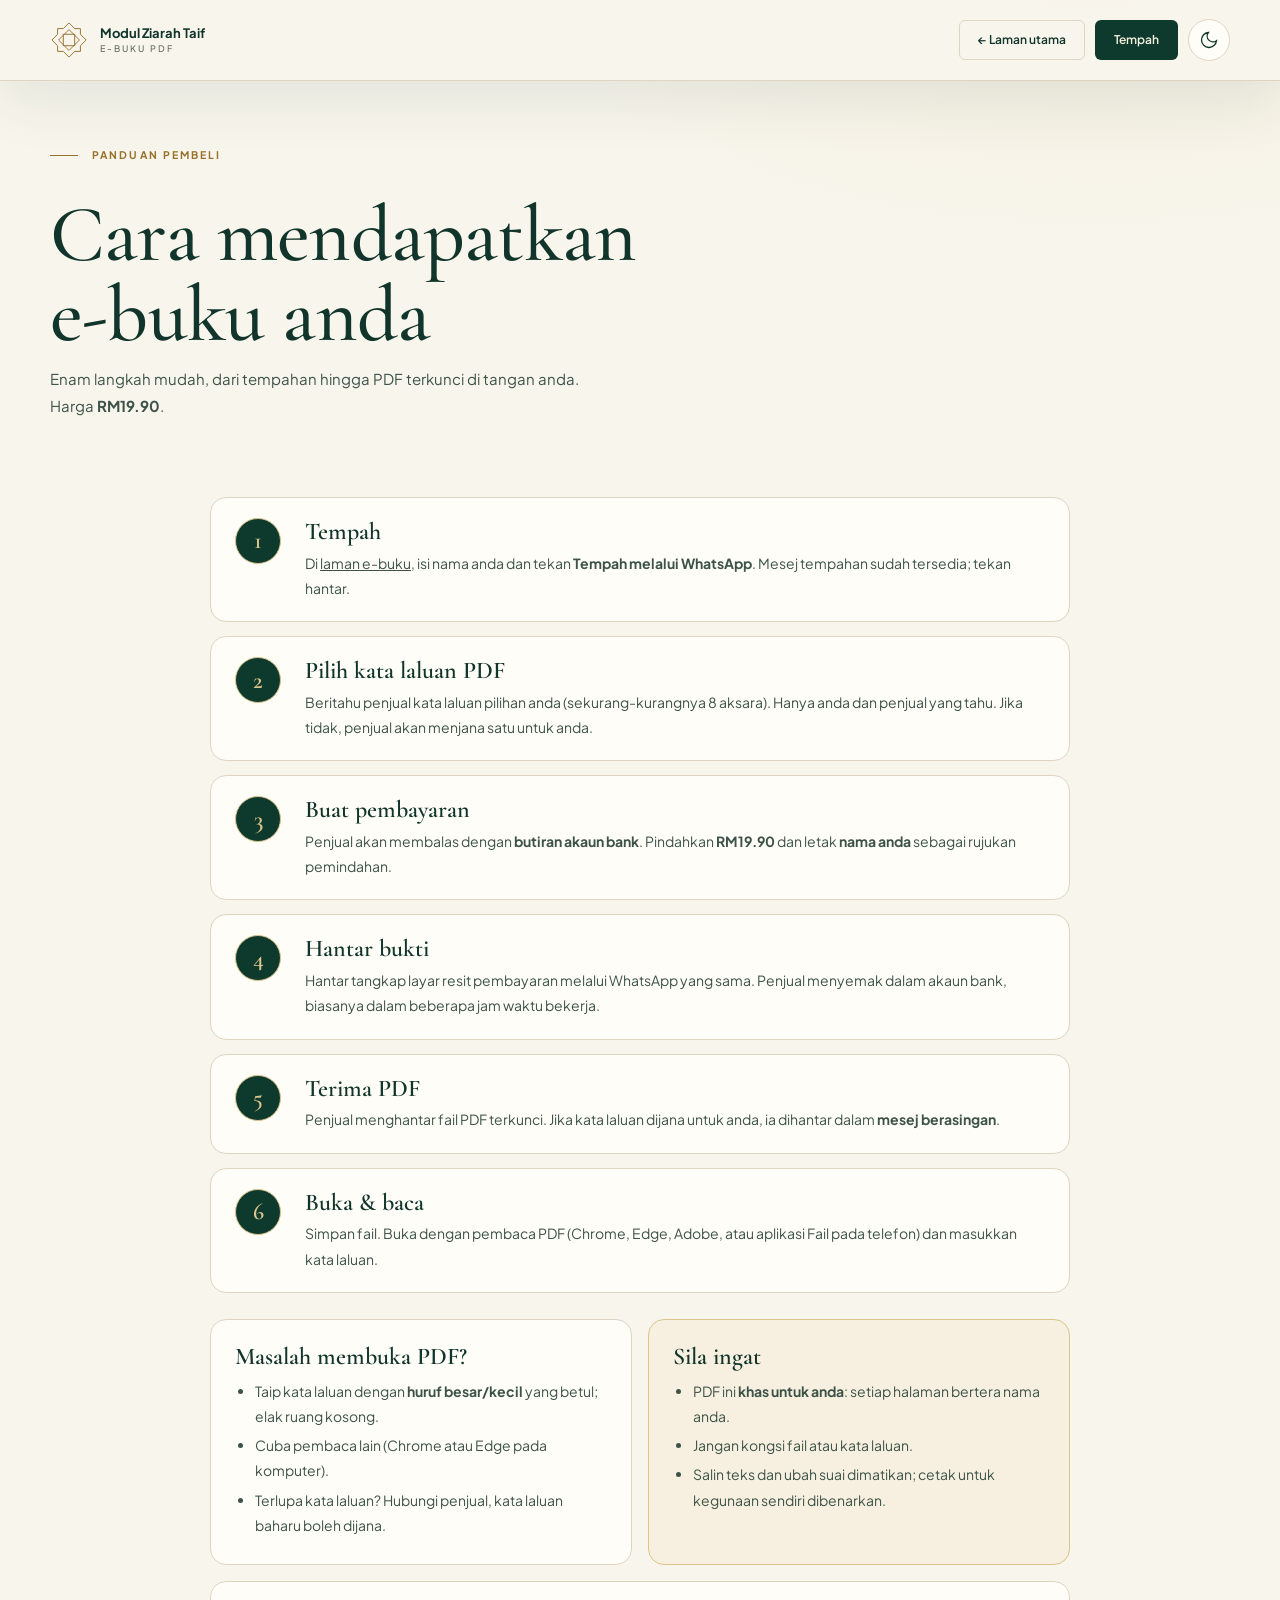
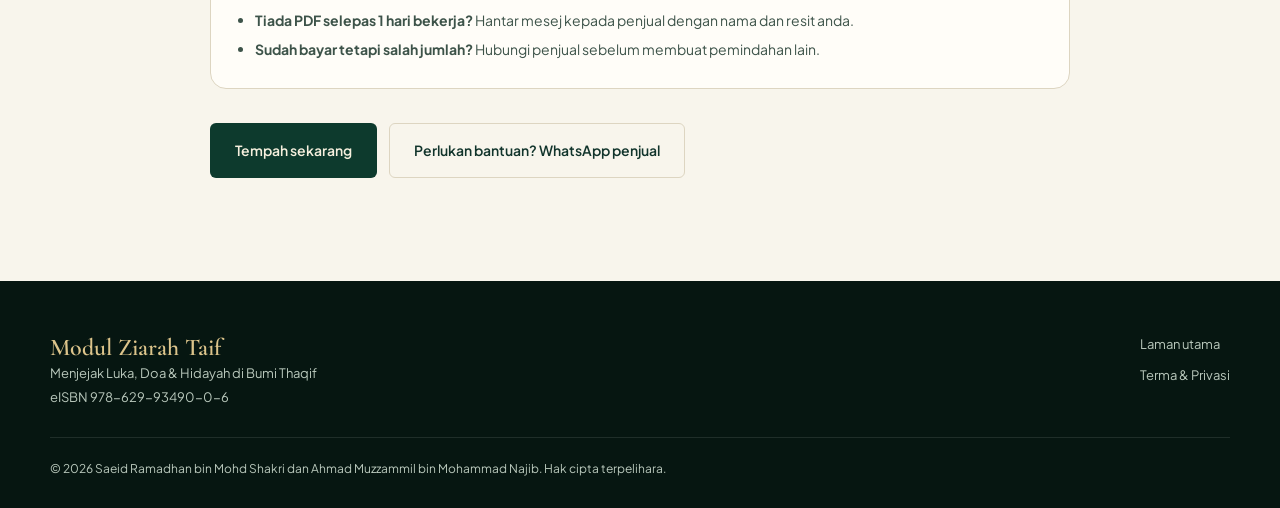
==== panduan-pembeli.html @ 139c93e8 "Add files via upload" ====
<!DOCTYPE html>
<html lang="ms" dir="ltr">
<head>
  <meta charset="UTF-8">
  <meta name="viewport" content="width=device-width, initial-scale=1.0, viewport-fit=cover">
  <title>Panduan Pembeli | Modul Ziarah Taif</title>
  <meta name="description" content="Cara membeli e-buku Modul Ziarah Taif: tempah melalui WhatsApp, bayar, hantar bukti, terima PDF terkunci dan membukanya.">
  <meta property="og:title" content="Panduan Pembeli - Modul Ziarah Taif">
  <meta property="og:image" content="og.jpg">
  <meta name="theme-color" content="#0d3a2d">
  <link rel="icon" href="data:image/svg+xml,%3Csvg xmlns='http://www.w3.org/2000/svg' viewBox='0 0 40 40'%3E%3Cpath fill='%23103f31' d='M20 0 26 6H34V14L40 20 34 26V34H26L20 40 14 34H6V26L0 20 6 14V6H14Z'/%3E%3Cpath fill='%23d4bb7e' d='M20 10 30 20 20 30 10 20Z'/%3E%3C/svg%3E">
  <link rel="preconnect" href="https://fonts.googleapis.com">
  <link rel="preconnect" href="https://fonts.gstatic.com" crossorigin>
  <link href="https://fonts.googleapis.com/css2?family=Cormorant+Garamond:ital,wght@0,500;0,600;0,700;1,500&family=Plus+Jakarta+Sans:wght@400;500;600;700&display=swap" rel="stylesheet">
  <link rel="stylesheet" href="styles.css">
  <style>
    .pg-head{padding:calc(var(--nav-height) + 56px) 0 28px;background:radial-gradient(900px 400px at 85% 0%,#dcc48b1f,transparent 60%)}
    .pg-head h1{font:500 clamp(44px,7vw,80px)/1 var(--font-heading);margin:16px 0 10px}
    .pg-head p{color:var(--text-soft);max-width:560px;margin:0}
    .gsteps{list-style:none;margin:30px 0 0;padding:0;counter-reset:g;display:grid;gap:14px}
    .gsteps li{counter-increment:g;display:grid;grid-template-columns:52px 1fr;gap:18px;align-items:start;background:var(--surface);border:1px solid var(--border);border-radius:16px;padding:20px 24px}
    .gsteps li::before{content:counter(g);width:44px;height:44px;border-radius:50%;background:var(--forest);color:var(--gold-soft);display:grid;place-items:center;font:600 24px var(--font-heading);border:1px solid var(--gold-soft)}
    .gsteps h3{font:600 24px/1.2 var(--font-heading);margin:0 0 4px}
    .gsteps p{margin:0;color:var(--text-soft);font-size:14px}
    .gnote{display:grid;grid-template-columns:1fr 1fr;gap:16px;margin-top:26px}
    .gbox{background:var(--surface);border:1px solid var(--border);border-radius:16px;padding:22px 24px}
    .gbox.warn{background:color-mix(in srgb,var(--gold-soft) 22%,var(--surface));border-color:var(--gold-soft)}
    .gbox h2{font:600 24px var(--font-heading);margin:0 0 8px}
    .gbox ul{margin:0;padding-left:20px;color:var(--text-soft);font-size:14px}.gbox li{margin:4px 0}
    .cta-row{display:flex;gap:12px;flex-wrap:wrap;margin:34px 0 0}
    @media(max-width:700px){.gnote{grid-template-columns:1fr}.gsteps li{grid-template-columns:44px 1fr;padding:16px 18px;gap:14px}}
  </style>
  <script>
    (function(){try{var t=localStorage.getItem('taif-theme');if(t==='light'||t==='dark')document.documentElement.dataset.theme=t}catch(e){}})();
  </script>
</head>
<body>
  <a class="skip-link" href="#isi">Langkau ke kandungan</a>
  <header class="site-header is-scrolled">
    <div class="container nav-wrap">
      <a class="brand" href="index.html" aria-label="Kembali ke laman utama">
        <span class="brand-mark"><svg viewBox="0 0 40 40" fill="none" aria-hidden="true"><path d="M20 2 26 8H32V14L38 20 32 26V32H26L20 38 14 32H8V26L2 20 8 14V8H14Z" stroke="currentColor"/><path d="M20 9 31 20 20 31 9 20Z M14 14H26V26H14Z" stroke="currentColor"/></svg></span>
        <span class="brand-text">Modul Ziarah Taif<small>e-Buku PDF</small></span>
      </a>
      <div class="nav-actions">
        <a class="btn btn-ghost btn-sm" href="index.html">&larr; Laman utama</a>
        <a class="btn btn-primary btn-sm" href="index.html#beli">Tempah</a>
        <button class="icon-btn" id="themeToggle" type="button" aria-label="Tukar mod gelap/cerah">
          <svg class="icon moon" viewBox="0 0 24 24" aria-hidden="true"><path d="M21 12.8A9 9 0 1 1 11.2 3a7 7 0 0 0 9.8 9.8Z"/></svg>
          <svg class="icon sun" viewBox="0 0 24 24" aria-hidden="true"><circle cx="12" cy="12" r="4"/><path d="M12 2v2M12 20v2M4.9 4.9l1.4 1.4M17.7 17.7l1.4 1.4M2 12h2M20 12h2M4.9 19.1l1.4-1.4M17.7 6.3l1.4-1.4"/></svg>
        </button>
      </div>
    </div>
  </header>

  <main id="isi">
    <section class="pg-head">
      <div class="container">
        <span class="eyebrow">Panduan pembeli</span>
        <h1>Cara mendapatkan<br>e-buku anda</h1>
        <p>Enam langkah mudah, dari tempahan hingga PDF terkunci di tangan anda. Harga <strong data-price>RM19.90</strong>.</p>
      </div>
    </section>

    <section class="section" style="padding-top:20px">
      <div class="container narrow" style="max-width:860px">
        <ol class="gsteps">
          <li><div><h3>Tempah</h3><p>Di <a href="index.html#beli" style="text-decoration:underline">laman e-buku</a>, isi nama anda dan tekan <strong>Tempah melalui WhatsApp</strong>. Mesej tempahan sudah tersedia; tekan hantar.</p></div></li>
          <li><div><h3>Pilih kata laluan PDF</h3><p>Beritahu penjual kata laluan pilihan anda (sekurang-kurangnya 8 aksara). Hanya anda dan penjual yang tahu. Jika tidak, penjual akan menjana satu untuk anda.</p></div></li>
          <li><div><h3>Buat pembayaran</h3><p>Penjual akan membalas dengan <strong>butiran akaun bank</strong>. Pindahkan <strong data-price>RM19.90</strong> dan letak <strong>nama anda</strong> sebagai rujukan pemindahan.</p></div></li>
          <li><div><h3>Hantar bukti</h3><p>Hantar tangkap layar resit pembayaran melalui WhatsApp yang sama. Penjual menyemak dalam akaun bank, biasanya dalam beberapa jam waktu bekerja.</p></div></li>
          <li><div><h3>Terima PDF</h3><p>Penjual menghantar fail PDF terkunci. Jika kata laluan dijana untuk anda, ia dihantar dalam <strong>mesej berasingan</strong>.</p></div></li>
          <li><div><h3>Buka &amp; baca</h3><p>Simpan fail. Buka dengan pembaca PDF (Chrome, Edge, Adobe, atau aplikasi Fail pada telefon) dan masukkan kata laluan.</p></div></li>
        </ol>

        <div class="gnote">
          <div class="gbox">
            <h2>Masalah membuka PDF?</h2>
            <ul>
              <li>Taip kata laluan dengan <strong>huruf besar/kecil</strong> yang betul; elak ruang kosong.</li>
              <li>Cuba pembaca lain (Chrome atau Edge pada komputer).</li>
              <li>Terlupa kata laluan? Hubungi penjual, kata laluan baharu boleh dijana.</li>
            </ul>
          </div>
          <div class="gbox warn">
            <h2>Sila ingat</h2>
            <ul>
              <li>PDF ini <strong>khas untuk anda</strong>: setiap halaman bertera nama anda.</li>
              <li>Jangan kongsi fail atau kata laluan.</li>
              <li>Salin teks dan ubah suai dimatikan; cetak untuk kegunaan sendiri dibenarkan.</li>
            </ul>
          </div>
        </div>
        <div class="gbox" style="margin-top:16px">
          <ul>
            <li><strong>Tiada PDF selepas 1 hari bekerja?</strong> Hantar mesej kepada penjual dengan nama dan resit anda.</li>
            <li><strong>Sudah bayar tetapi salah jumlah?</strong> Hubungi penjual sebelum membuat pemindahan lain.</li>
          </ul>
        </div>

        <div class="cta-row">
          <a class="btn btn-primary" href="index.html#beli">Tempah sekarang</a>
          <a class="btn btn-ghost" id="waHelp" href="#" target="_blank" rel="noopener" hidden>Perlukan bantuan? WhatsApp penjual</a>
        </div>
      </div>
    </section>
  </main>

  <footer class="site-footer">
    <div class="container foot-grid">
      <div><strong>Modul Ziarah Taif</strong><br>Menjejak Luka, Doa &amp; Hidayah di Bumi Thaqif<br>eISBN 978-629-93490-0-6</div>
      <div class="foot-links"><a href="index.html">Laman utama</a><a href="terma.html">Terma &amp; Privasi</a></div>
    </div>
    <div class="container foot-copy">&copy; 2026 Saeid Ramadhan bin Mohd Shakri dan Ahmad Muzzammil bin Mohammad Najib. Hak cipta terpelihara.</div>
  </footer>

  <script src="config.js"></script>
  <script>
    (function () {
      var S = window.SITE || {};
      document.querySelectorAll('[data-price]').forEach(function (el) { el.textContent = 'RM' + Number(S.price || 19.9).toFixed(2); });
      var wa = String(S.whatsapp || '').replace(/\D/g, ''), a = document.getElementById('waHelp');
      if (wa) { a.hidden = false; a.href = 'https://wa.me/' + wa + '?text=' + encodeURIComponent('Salam, saya ingin bertanya tentang e-buku Modul Ziarah Taif.'); }
      document.getElementById('themeToggle').addEventListener('click', function () {
        var d = document.documentElement, dark = d.dataset.theme ? d.dataset.theme === 'dark' : matchMedia('(prefers-color-scheme: dark)').matches;
        d.dataset.theme = dark ? 'light' : 'dark';
        try { localStorage.setItem('taif-theme', d.dataset.theme); } catch (e) {}
      });
    })();
  </script>
</body>
</html>
---- styles.css ----
:root{
  color-scheme:light;
  --bg:#f8f5ec;--bg-soft:#f0ebdd;--surface:#fffdf8;--surface-muted:#ebe6d6;
  --text:#11342b;--text-soft:#3d5349;--muted:#636c5d;--border:#ddd5c1;
  --teal:#1f5a45;--gold:#98712b;--gold-soft:#dcc48b;--forest:#0d3a2d;--night:#061611;--cream:#f6f0de;
  --font-heading:'Cormorant Garamond',Georgia,serif;--font-body:'Plus Jakarta Sans',system-ui,sans-serif;--font-ar:'Amiri','Traditional Arabic',serif;
  --container:min(1180px,calc(100% - 48px));--nav-height:80px;--section:clamp(64px,8vw,112px);
  --ease:cubic-bezier(.25,1,.5,1);--shadow:0 18px 60px #173c3318;
  --pattern:url("data:image/svg+xml,%3Csvg xmlns='http://www.w3.org/2000/svg' width='64' height='64' viewBox='0 0 64 64' fill='none' stroke='%23dcc48b' stroke-opacity='.28' stroke-width='1'%3E%3Cpath d='M32 4 38 12H48V22L58 32 48 42V52H38L32 60 26 52H16V42L6 32 16 22V12H26Z'/%3E%3Cpath d='M32 14 50 32 32 50 14 32Z'/%3E%3C/svg%3E");
}
@media (prefers-color-scheme:dark){:root:not([data-theme='light']){color-scheme:dark;--bg:#0a1612;--bg-soft:#0f1f19;--surface:#13261f;--surface-muted:#1a3129;--text:#f3eee0;--text-soft:#c4cfc0;--muted:#a5b5a3;--border:#2b4237;--teal:#a9d3b6;--gold:#dcc48b;}}
html[data-theme='dark']{color-scheme:dark;--bg:#0a1612;--bg-soft:#0f1f19;--surface:#13261f;--surface-muted:#1a3129;--text:#f3eee0;--text-soft:#c4cfc0;--muted:#a5b5a3;--border:#2b4237;--teal:#a9d3b6;--gold:#dcc48b}
*{box-sizing:border-box}
html{scroll-behavior:smooth;scroll-padding-top:calc(var(--nav-height) + 20px)}
body{margin:0;background:var(--bg);color:var(--text);font:15px/1.8 var(--font-body);-webkit-font-smoothing:antialiased}
body.menu-open{overflow:hidden}
::selection{background:var(--forest);color:var(--cream)}
a{color:inherit;text-decoration:none}button,input{font:inherit}button{cursor:pointer}
img,svg{display:block;max-width:100%}
svg.icon{width:20px;height:20px;fill:none;stroke:currentColor;stroke-width:1.6}
:focus-visible{outline:3px solid var(--gold);outline-offset:4px}
[hidden]{display:none!important}
.container{width:var(--container);margin-inline:auto}
.skip-link{position:fixed;top:12px;left:12px;z-index:300;padding:12px 20px;background:var(--text);color:var(--bg);transform:translateY(-160%)}
.skip-link:focus{transform:none}

/* ---------- intro ---------- */
.intro{display:none}
.has-intro .intro{position:fixed;inset:0;z-index:400;display:grid;place-content:center;justify-items:center;gap:10px;background:radial-gradient(900px 600px at 50% 40%,#17563f,#0a2a20 70%);color:var(--gold-soft);transition:opacity .8s var(--ease),visibility .8s}
.has-intro .intro.is-done{opacity:0;visibility:hidden}
.intro-star{width:120px;height:120px;color:var(--gold-soft);animation:spin 9s linear infinite,pop 1.2s var(--ease) both}
.intro-ar{font:700 64px/1.2 var(--font-ar);color:#f6e7bd;animation:rise 1s .3s var(--ease) both}
.intro-name{font:600 22px var(--font-heading);letter-spacing:.3em;text-transform:uppercase;color:var(--gold-soft);animation:rise 1s .6s var(--ease) both}
.intro-skip{position:absolute;right:24px;bottom:24px;background:transparent;border:1px solid #dcc48b66;color:var(--gold-soft);border-radius:99px;padding:8px 18px;font-size:13px}
@keyframes spin{to{transform:rotate(360deg)}}@keyframes pop{from{opacity:0;transform:scale(.6)}}@keyframes rise{from{opacity:0;transform:translateY(16px)}}

/* ---------- header ---------- */
.site-header{position:fixed;inset:0 0 auto;z-index:100;background:color-mix(in srgb,var(--bg) 94%,transparent);backdrop-filter:blur(10px);border-bottom:1px solid var(--border);transition:box-shadow .3s}
.site-header.is-scrolled{box-shadow:var(--shadow)}
.reading-progress{position:absolute;bottom:-1px;height:2px;width:100%;background:var(--gold);transform:scaleX(0);transform-origin:left}
.nav-wrap{height:var(--nav-height);display:flex;align-items:center;justify-content:space-between;gap:20px}
.brand{display:flex;align-items:center;gap:12px;min-width:0}
.brand-mark{width:38px;height:38px;flex-shrink:0;color:var(--gold)}
.brand-text{font-size:13px;font-weight:700;line-height:1.35}
.brand-text small{display:block;font-size:9px;letter-spacing:.22em;font-weight:500;color:var(--muted);text-transform:uppercase}
.nav-actions{display:flex;align-items:center;gap:10px}
.nav-links{display:flex;align-items:center;gap:6px;list-style:none;margin:0;padding:0}
.nav-link{display:block;padding:8px 12px;font-size:13px;font-weight:500;color:var(--text-soft);position:relative}
.nav-link:hover{color:var(--text)}
.nav-link.is-active{color:var(--text);font-weight:600}
.nav-link.is-active::after{content:"";position:absolute;left:12px;right:12px;bottom:2px;height:1px;background:var(--gold)}
.icon-btn{width:42px;height:42px;border-radius:50%;border:1px solid var(--border);background:var(--surface);color:var(--text);display:grid;place-items:center}
.icon-btn .sun{display:none}
html[data-theme='dark'] .icon-btn .sun{display:block}html[data-theme='dark'] .icon-btn .moon{display:none}
@media (prefers-color-scheme:dark){html:not([data-theme='light']) .icon-btn .sun{display:block}html:not([data-theme='light']) .icon-btn .moon{display:none}}
.menu-btn{display:none}

/* ---------- buttons ---------- */
.btn{display:inline-flex;align-items:center;justify-content:center;gap:10px;border-radius:6px;padding:14px 24px;font-weight:600;font-size:14px;border:1px solid transparent;transition:transform .25s var(--ease),box-shadow .25s,background .2s}
.btn:hover{transform:translateY(-2px)}
.btn-primary{background:var(--forest);color:var(--cream)}
.btn-primary:hover{box-shadow:0 12px 30px #0d3a2d44}
.btn-ghost{background:transparent;border-color:var(--border);color:var(--text)}
.btn-gold{background:linear-gradient(180deg,#f2dfa6,#dcc48b);color:#0d3a2d;box-shadow:0 10px 26px #dcc48b44}
.btn-sm{padding:8px 18px;font-size:12px}.btn-block{width:100%;margin-top:12px}
.price-pill{background:#ffffff1f;border:1px solid #ffffff33;border-radius:99px;padding:2px 10px;font-size:12px}

/* ---------- hero ---------- */
.hero{padding-top:var(--nav-height);background:radial-gradient(900px 500px at 85% 10%,#dcc48b1f,transparent 60%)}
.hero-grid{display:grid;grid-template-columns:1.05fr .95fr;gap:56px;align-items:center;padding-block:clamp(40px,6vw,88px)}
.badge{display:inline-flex;align-items:center;gap:10px;border:1px solid var(--border);background:var(--surface);border-radius:99px;padding:7px 16px;font-size:10.5px;letter-spacing:.16em;text-transform:uppercase;color:var(--teal);font-weight:600}
.badge i{width:8px;height:8px;border-radius:50%;background:var(--forest);box-shadow:0 0 0 4px #1f5a4522}
h1{font:500 clamp(54px,8vw,104px)/.95 var(--font-heading);margin:26px 0 14px;letter-spacing:-.01em}
.hero-sub{font:italic 500 clamp(22px,2.6vw,30px)/1.3 var(--font-heading);color:var(--gold);margin:0 0 20px}
.hero-role{font-size:14px;color:var(--teal);margin:0 0 14px}.hero-role .dot{color:var(--gold);margin:0 6px}
.hero-lead{max-width:520px;color:var(--text-soft);margin:0 0 30px}
.hero-actions{display:flex;flex-wrap:wrap;gap:12px}
.hero-foot{display:flex;justify-content:space-between;color:var(--muted);font-size:11px;letter-spacing:.14em;text-transform:uppercase;padding-bottom:32px;border-bottom:1px solid var(--border)}
.hero-card{background:var(--surface);border:1px solid var(--border);border-radius:280px 280px 28px 28px;padding:22px;box-shadow:var(--shadow);max-width:520px;justify-self:end;width:100%}
.arch{position:relative;border-radius:260px 260px 18px 18px;overflow:hidden;background:radial-gradient(circle at 50% 0%,#17563f,#0d3a2d 70%),var(--forest);background-blend-mode:normal;padding:34px 34px 44px}
.arch::before{content:"";position:absolute;inset:0;background:var(--pattern);opacity:1;mix-blend-mode:screen}
.arch-art{position:relative;display:grid;place-items:center}
.arch-frame{border-radius:200px 200px 12px 12px;border:3px solid var(--gold-soft);padding:8px;background:#0a2a20;box-shadow:0 24px 50px #00000055;width:min(320px,100%)}
.arch-frame img{border-radius:190px 190px 6px 6px;width:100%;height:auto}
.arch-tag{position:absolute;left:50%;bottom:14px;transform:translateX(-50%);background:#0d3a2dd9;border:1px solid var(--gold-soft);border-radius:10px;padding:2px 22px;color:#f6e7bd;font:700 22px/1.5 var(--font-ar)}
.facts{margin:20px 6px 6px;font-size:12.5px}
.facts div{display:grid;grid-template-columns:90px 1fr;gap:12px;padding:9px 0;border-top:1px solid var(--border)}
.facts dt{color:var(--muted)}.facts dd{margin:0;font-weight:600;color:var(--text)}

/* ---------- stats ---------- */
.stats-grid{display:grid;grid-template-columns:repeat(4,1fr);gap:0;padding-block:44px}
.stat{padding:0 24px;border-left:1px solid var(--border);background:var(--pattern) right center/92px no-repeat}
.stat:first-child{border-left:0;padding-left:0}
.stat b{display:block;font:600 clamp(32px,4vw,46px)/1.1 var(--font-heading)}
.stat span{font-size:10.5px;letter-spacing:.12em;text-transform:uppercase;color:var(--muted)}

/* ---------- sections ---------- */
.section{padding-block:var(--section)}
.section-soft{background:var(--bg-soft)}
.eyebrow{display:inline-flex;align-items:center;gap:14px;font-size:10.5px;letter-spacing:.2em;text-transform:uppercase;color:var(--gold);font-weight:700;margin-bottom:14px}
.eyebrow::before{content:"";width:28px;height:1px;background:currentColor}
.eyebrow.light{color:var(--gold-soft)}
.title{font:500 clamp(38px,5vw,60px)/1.05 var(--font-heading);margin:0 0 24px;max-width:14em}
.title.light{color:var(--cream)}
.lede{color:var(--muted);margin:-8px 0 28px}
.narrow{max-width:820px}
.about-grid{display:grid;grid-template-columns:.85fr 1.15fr;gap:56px;align-items:center}
.quote-card{background:var(--forest);color:var(--cream);border-radius:90px 20px 20px 20px;padding:44px;position:relative;overflow:hidden;min-height:260px;display:flex;flex-direction:column;justify-content:flex-end}
.quote-card::before{content:"";position:absolute;inset:0;background:var(--pattern);opacity:.9}
.quote-card p{position:relative;font:500 clamp(28px,3.2vw,38px)/1.2 var(--font-heading);margin:0}
.quote-card .eyebrow{position:relative}
.chips{display:flex;flex-wrap:wrap;gap:8px;margin-top:20px}
.chips span{border:1px solid var(--border);border-radius:99px;padding:5px 14px;font-size:12px;color:var(--teal);background:var(--surface)}

.chapters{list-style:none;margin:36px 0 0;padding:0;display:grid;gap:14px;position:relative}
.chapters li{display:grid;grid-template-columns:64px 1fr auto;align-items:center;gap:20px;background:var(--surface);border:1px solid var(--border);border-radius:16px;padding:20px 26px;transition:transform .3s var(--ease),box-shadow .3s}
.chapters li:hover{transform:translateX(6px);box-shadow:var(--shadow)}
.ch-no{font:600 34px/1 var(--font-heading);color:var(--gold)}
.chapters h3{font:600 22px/1.25 var(--font-heading);margin:0 0 2px}
.chapters p{margin:0;font-size:13px;color:var(--muted)}
.ch-page{font-size:11px;letter-spacing:.08em;border:1px solid var(--gold-soft);border-radius:99px;padding:3px 12px;color:var(--gold);white-space:nowrap}

.cards{display:grid;grid-template-columns:repeat(4,1fr);gap:18px;margin-top:34px}
.cards.three{grid-template-columns:repeat(3,1fr)}
.card{background:var(--surface);border:1px solid var(--border);border-radius:18px;padding:30px 26px;position:relative;overflow:hidden;transition:transform .3s var(--ease)}
.card:hover{transform:translateY(-4px)}
.card::after{content:"";position:absolute;right:-30px;bottom:-30px;width:130px;height:130px;background:var(--pattern);background-size:64px;opacity:.7}
.card-dark{background:linear-gradient(160deg,#17563f,#0d3a2d);color:var(--cream);border-color:#1f5a45}
.card.card-dark p{color:#d6e3d6}.card.card-dark h3{color:var(--cream)}.card.card-dark .card-no{color:var(--gold-soft)}
.card-no{font:600 16px var(--font-heading);color:var(--gold);letter-spacing:.1em}
.card h3{font:600 26px/1.15 var(--font-heading);margin:34px 0 8px}
.cards.three h3{margin-top:0}
.card p{margin:0;color:var(--text-soft);font-size:13.5px;position:relative}

.shots{display:grid;grid-template-columns:repeat(5,1fr);gap:16px}
.shots figure{margin:0}
.shots button{padding:0;border:0;background:none;width:100%;display:block}
.shots img{border-radius:12px;border:1px solid var(--border);box-shadow:0 12px 30px #0d3a2d22;transition:transform .3s var(--ease);width:100%;height:auto}
.shots button:hover img{transform:translateY(-6px) rotate(-.6deg)}
.shots figcaption{text-align:center;font-size:12px;color:var(--muted);margin-top:10px}

.authors{display:grid;grid-template-columns:1fr 1fr;gap:20px;margin-top:30px}
.author{background:var(--surface);border:1px solid var(--border);border-radius:20px;padding:30px}
.avatar{width:64px;height:64px;border-radius:50%;background:var(--forest);color:var(--gold-soft);display:grid;place-items:center;font:600 24px var(--font-heading);border:2px solid var(--gold-soft);margin-bottom:16px}
.author h3{font:600 26px/1.15 var(--font-heading);margin:0 0 6px}
.author p{margin:0 0 10px;color:var(--text-soft);font-size:13.5px}
.text-link{color:var(--teal);font-weight:600;font-size:13px}.text-link:hover{text-decoration:underline}

/* ---------- beli ---------- */
.buy{background:linear-gradient(180deg,#0d3a2d,#061611);color:var(--cream);position:relative;overflow:hidden}
.buy::before{content:"";position:absolute;inset:0;background:var(--pattern);opacity:.8}
.buy-grid{position:relative;display:grid;grid-template-columns:1.1fr .9fr;gap:56px;align-items:start}
.steps{list-style:none;counter-reset:s;margin:0 0 24px;padding:0;display:grid;gap:14px}
.steps li{counter-increment:s;display:grid;grid-template-columns:44px 1fr;column-gap:16px;align-items:start}
.steps li::before{content:counter(s);grid-row:1/3;width:40px;height:40px;border-radius:50%;border:1px solid var(--gold-soft);color:var(--gold-soft);display:grid;place-items:center;font:600 20px var(--font-heading)}
.steps b{font-size:15px}.steps span{color:#c9d8c9;font-size:13.5px}
.protect{border-left:2px solid var(--gold-soft);padding-left:16px;color:#d9e5d8;font-size:13.5px;margin:0}
.order-card{background:var(--surface);color:var(--text);border-radius:22px;padding:32px;box-shadow:0 30px 80px #00000055;border:1px solid var(--gold-soft)}
.order-price{display:flex;justify-content:space-between;align-items:baseline;padding-bottom:16px;border-bottom:1px solid var(--border);margin-bottom:8px}
.order-price span{font-size:12px;letter-spacing:.14em;text-transform:uppercase;color:var(--muted)}
.order-price strong{font:600 46px/1 var(--font-heading);color:var(--forest)}
html[data-theme='dark'] .order-price strong{color:var(--gold-soft)}
label{display:block;font-weight:600;font-size:13px;margin:16px 0 6px}
.opt{font-weight:400;color:var(--muted)}
input[type=text],input[type=email]{width:100%;padding:13px 14px;border:1.5px solid var(--border);border-radius:10px;background:var(--bg);color:var(--text)}
input:focus{outline:none;border-color:var(--teal);box-shadow:0 0 0 4px #1f5a4524}
.check{display:flex;gap:10px;align-items:flex-start;font-weight:400;font-size:12.5px;color:var(--muted);margin:16px 0 4px}
.check input{margin-top:5px}.check a{color:var(--teal);text-decoration:underline}
.form-msg{margin:10px 0 0;padding:10px 14px;border-radius:10px;background:#fdecea;color:#b42318;font-size:13px}
.note{font-size:12px;color:var(--muted);margin:14px 0 0}

details{background:var(--surface);border:1px solid var(--border);border-radius:14px;padding:16px 22px;margin-bottom:12px}
summary{cursor:pointer;font-weight:600}
details p{margin:10px 0 0;color:var(--text-soft)}

.site-footer{background:var(--night);color:#b9c8bc;padding:52px 0 28px;font-size:13px}
.foot-grid{display:flex;justify-content:space-between;gap:32px;flex-wrap:wrap}
.foot-grid strong{color:var(--gold-soft);font:600 24px var(--font-heading)}
.foot-links{display:flex;flex-direction:column;gap:8px}.foot-links a:hover{color:var(--gold-soft)}
.foot-copy{margin-top:28px;padding-top:20px;border-top:1px solid #ffffff1a;font-size:12px}

.zoom{border:0;padding:0;background:transparent;max-width:min(94vw,780px);max-height:94vh;overflow:visible}
.zoom::backdrop{background:#000000d0}
.zoom img{max-height:92vh;width:auto;margin:auto;border-radius:10px}
.zoom-close{position:absolute;top:-14px;right:-6px;width:40px;height:40px;border-radius:50%;border:0;background:var(--gold-soft);font-size:26px;line-height:1;color:#0d3a2d}

/* ---------- reveal ---------- */
.js .reveal{opacity:0;transform:translateY(24px);transition:opacity .8s var(--ease),transform .8s var(--ease)}
.js .reveal.is-in{opacity:1;transform:none}
@media (prefers-reduced-motion:reduce){*{animation:none!important;transition:none!important}.js .reveal{opacity:1;transform:none}html{scroll-behavior:auto}}

/* ---------- responsive ---------- */
@media (max-width:980px){
  .hero-grid,.about-grid,.buy-grid{grid-template-columns:1fr}
  .hero-card{justify-self:center}
  .cards{grid-template-columns:1fr 1fr}.cards.three{grid-template-columns:1fr}
  .shots{grid-template-columns:repeat(3,1fr)}
  .stats-grid{grid-template-columns:1fr 1fr;gap:28px 0}.stat:nth-child(3){border-left:0;padding-left:0}
  .menu-btn{display:grid}
  .nav-panel{position:fixed;inset:var(--nav-height) 0 auto 0;background:var(--bg);border-bottom:1px solid var(--border);padding:12px 24px 24px;transform:translateY(-12px);opacity:0;visibility:hidden;transition:.3s var(--ease)}
  .nav-panel.is-open{transform:none;opacity:1;visibility:visible}
  .nav-links{flex-direction:column;align-items:stretch;gap:0}
  .nav-link{padding:14px 4px;border-bottom:1px solid var(--border);font-size:15px}.nav-link.is-active::after{display:none}
  .nav-cta-li{margin-top:14px}.nav-cta-li .btn{width:100%;padding:14px}
}
@media (max-width:640px){
  :root{--container:calc(100% - 36px)}
  .cards,.authors{grid-template-columns:1fr}
  .shots{grid-template-columns:1fr 1fr}
  .chapters li{grid-template-columns:44px 1fr;padding:16px 18px}.ch-page{grid-column:2;justify-self:start}
  .ch-no{font-size:26px}.chapters h3{font-size:19px}
  .hero-card{border-radius:200px 200px 24px 24px;padding:14px}.arch{border-radius:190px 190px 16px 16px;padding:26px 22px 44px}
  .brand-text{font-size:12px}.hero-actions .btn{width:100%}
  .order-card{padding:24px}
  .stat b{font-size:30px}
}
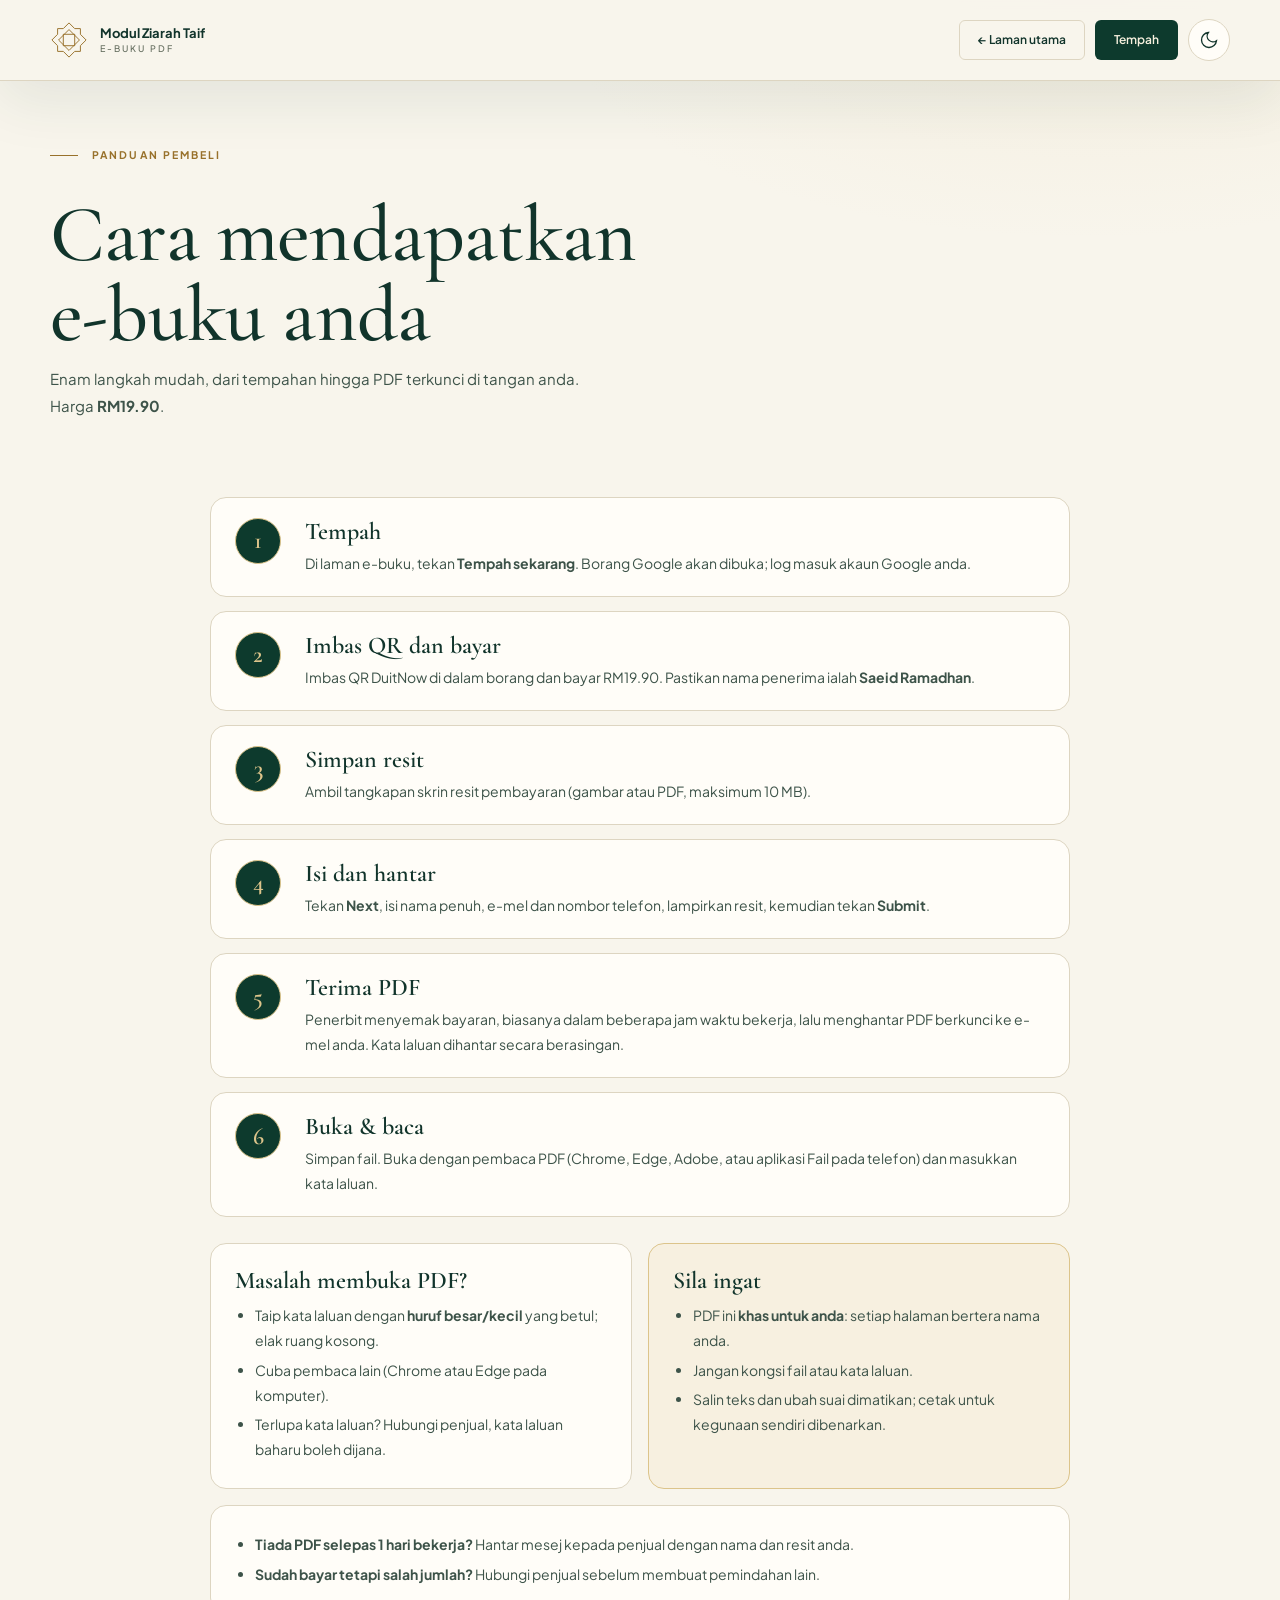
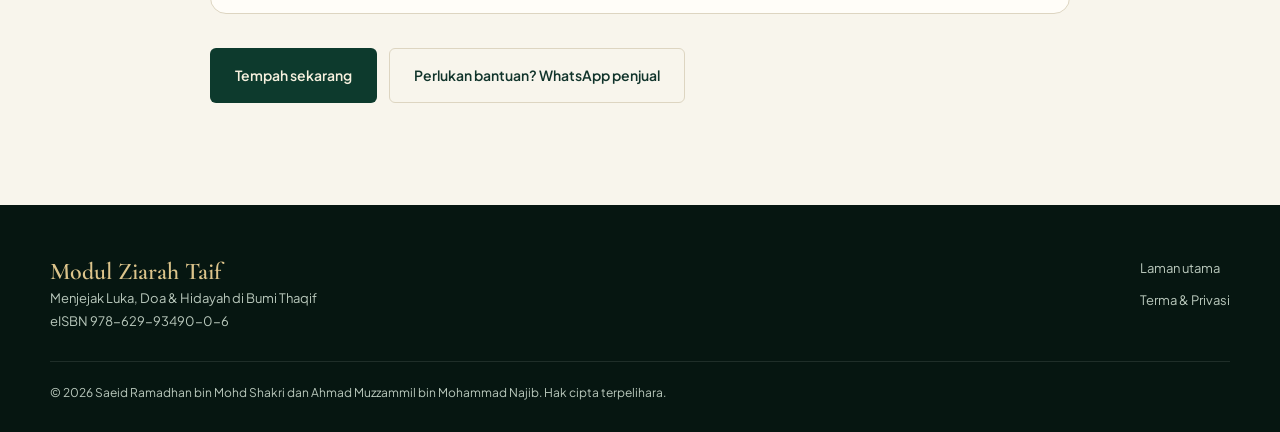
==== commit cd6594d2: "Tukar kaedah tempahan kepada Google Form dengan bayaran QR DuitNow Co-Authored-By: Claude Sonnet 5.5" ====
--- a/panduan-pembeli.html
+++ b/panduan-pembeli.html
@@ -4,7 +4,7 @@
   <meta charset="UTF-8">
   <meta name="viewport" content="width=device-width, initial-scale=1.0, viewport-fit=cover">
   <title>Panduan Pembeli | Modul Ziarah Taif</title>
-  <meta name="description" content="Cara membeli e-buku Modul Ziarah Taif: tempah melalui WhatsApp, bayar, hantar bukti, terima PDF terkunci dan membukanya.">
+  <meta name="description" content="Cara membeli e-buku Modul Ziarah Taif: isi borang, bayar melalui QR DuitNow, lampirkan resit, terima PDF terkunci melalui e-mel.">
   <meta property="og:title" content="Panduan Pembeli - Modul Ziarah Taif">
   <meta property="og:image" content="og.jpg">
   <meta name="theme-color" content="#0d3a2d">
@@ -65,13 +65,13 @@
     <section class="section" style="padding-top:20px">
       <div class="container narrow" style="max-width:860px">
         <ol class="gsteps">
-          <li><div><h3>Tempah</h3><p>Di <a href="index.html#beli" style="text-decoration:underline">laman e-buku</a>, isi nama anda dan tekan <strong>Tempah melalui WhatsApp</strong>. Mesej tempahan sudah tersedia; tekan hantar.</p></div></li>
-          <li><div><h3>Pilih kata laluan PDF</h3><p>Beritahu penjual kata laluan pilihan anda (sekurang-kurangnya 8 aksara). Hanya anda dan penjual yang tahu. Jika tidak, penjual akan menjana satu untuk anda.</p></div></li>
-          <li><div><h3>Buat pembayaran</h3><p>Penjual akan membalas dengan <strong>butiran akaun bank</strong>. Pindahkan <strong data-price>RM19.90</strong> dan letak <strong>nama anda</strong> sebagai rujukan pemindahan.</p></div></li>
-          <li><div><h3>Hantar bukti</h3><p>Hantar tangkap layar resit pembayaran melalui WhatsApp yang sama. Penjual menyemak dalam akaun bank, biasanya dalam beberapa jam waktu bekerja.</p></div></li>
-          <li><div><h3>Terima PDF</h3><p>Penjual menghantar fail PDF terkunci. Jika kata laluan dijana untuk anda, ia dihantar dalam <strong>mesej berasingan</strong>.</p></div></li>
-          <li><div><h3>Buka &amp; baca</h3><p>Simpan fail. Buka dengan pembaca PDF (Chrome, Edge, Adobe, atau aplikasi Fail pada telefon) dan masukkan kata laluan.</p></div></li>
-        </ol>
+        <li><div><h3>Tempah</h3><p>Di <a href="index.html#beli">laman e-buku</a>, tekan <strong>Tempah sekarang</strong>. Borang Google akan dibuka; log masuk akaun Google anda.</p></div></li>
+        <li><div><h3>Imbas QR dan bayar</h3><p>Imbas QR DuitNow di dalam borang dan bayar <span data-price>RM19.90</span>. Pastikan nama penerima ialah <strong>Saeid Ramadhan</strong>.</p></div></li>
+        <li><div><h3>Simpan resit</h3><p>Ambil tangkapan skrin resit pembayaran (gambar atau PDF, maksimum 10 MB).</p></div></li>
+        <li><div><h3>Isi dan hantar</h3><p>Tekan <strong>Next</strong>, isi nama penuh, e-mel dan nombor telefon, lampirkan resit, kemudian tekan <strong>Submit</strong>.</p></div></li>
+        <li><div><h3>Terima PDF</h3><p>Penerbit menyemak bayaran, biasanya dalam beberapa jam waktu bekerja, lalu menghantar PDF berkunci ke e-mel anda. Kata laluan dihantar secara berasingan.</p></div></li>
+        <li><div><h3>Buka &amp; baca</h3><p>Simpan fail. Buka dengan pembaca PDF (Chrome, Edge, Adobe, atau aplikasi Fail pada telefon) dan masukkan kata laluan.</p></div></li>
+      </ol>
 
         <div class="gnote">
           <div class="gbox">
--- a/styles.css
+++ b/styles.css
@@ -214,3 +214,5 @@
   .order-card{padding:24px}
   .stat b{font-size:30px}
 }
+
+.author-more{margin-top:10px;font-size:14px;text-align:left}.author-more summary{cursor:pointer;font-weight:600}.author-more ul{margin:8px 0 0;padding-left:20px}.author-more li{margin:4px 0}
